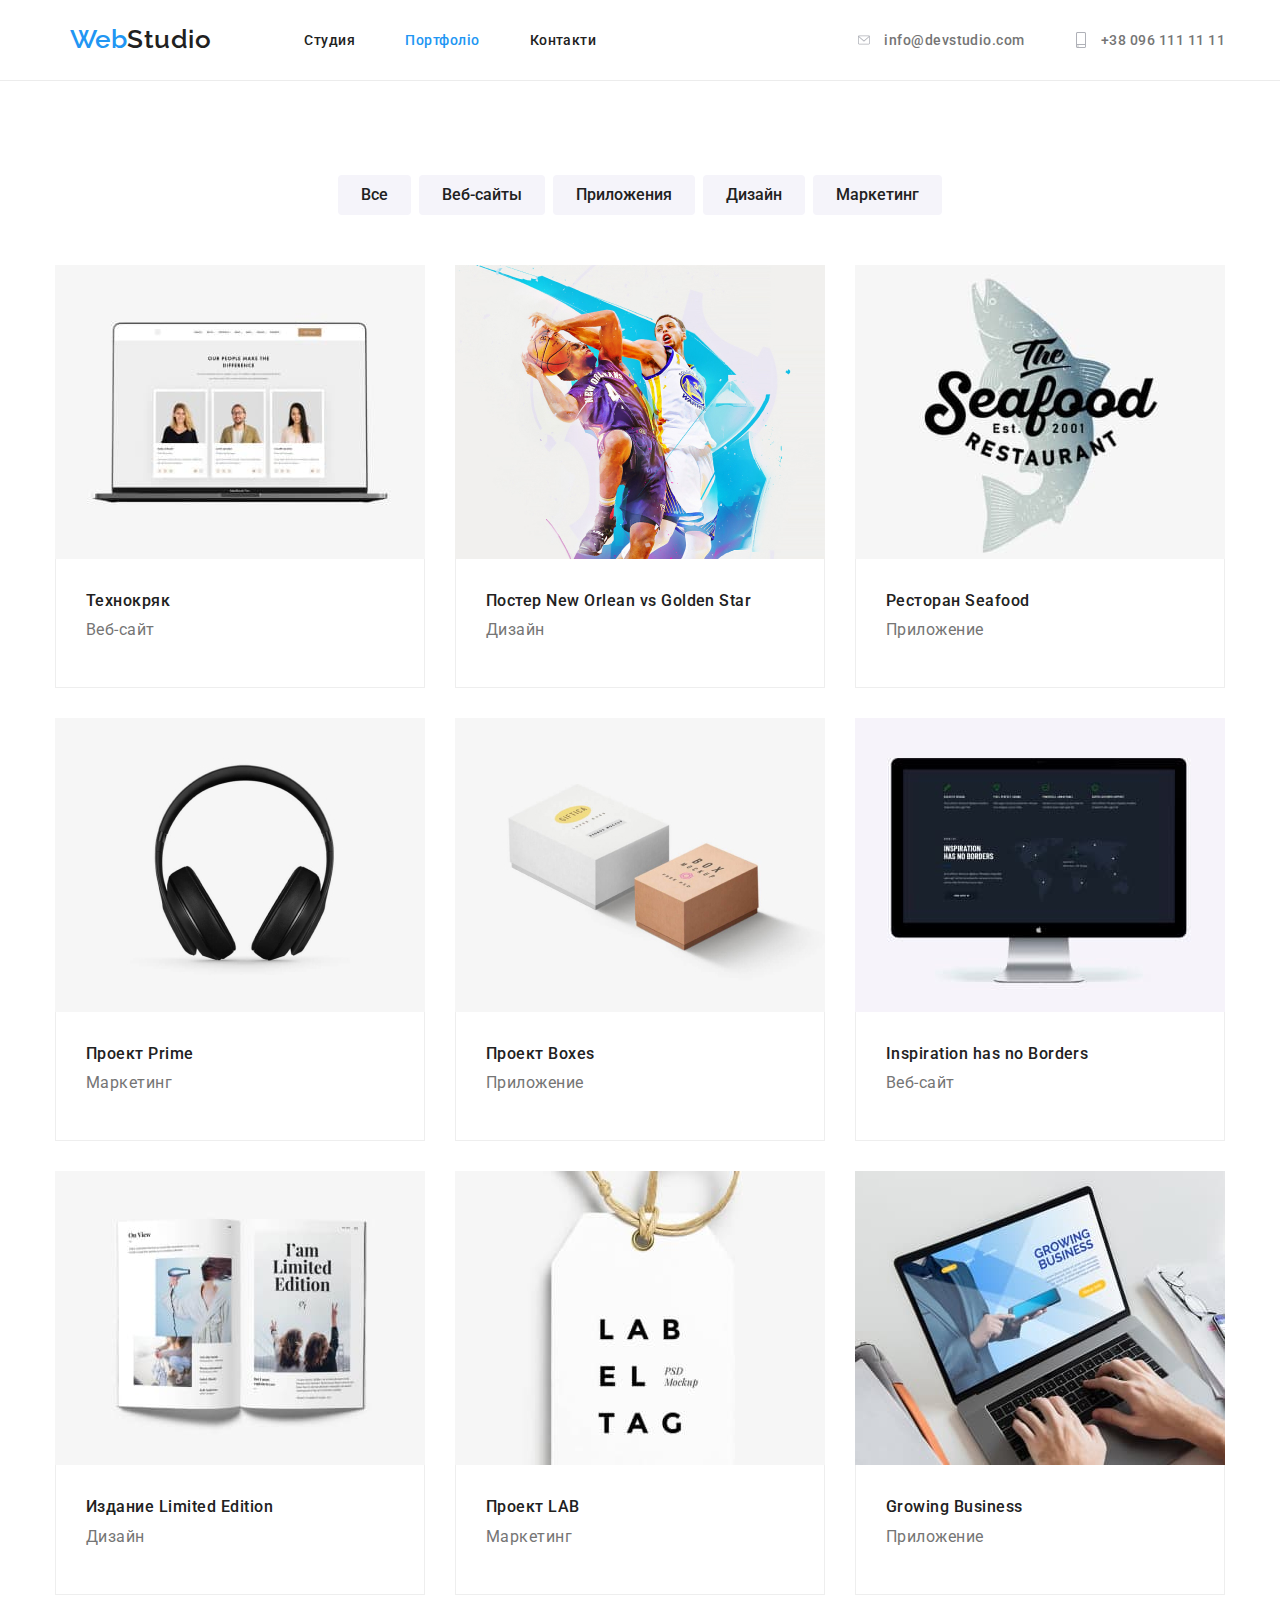
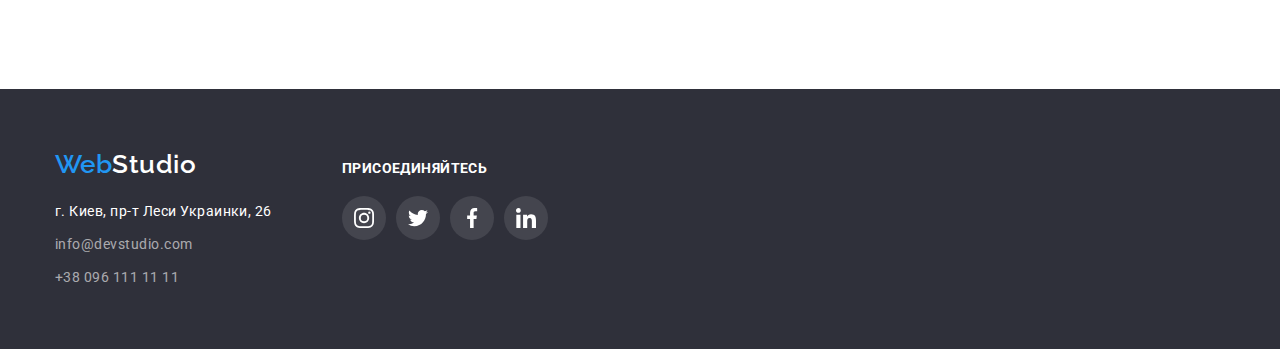
==== portfolio.html @ 9ab18b90 "start" ====
<!DOCTYPE html>
<html lang="ru">
  <head>
    <meta charset="UTF-8" />
    <meta http-equiv="X-UA-Compatible" content="IE=edge" />
    <meta name="viewport" content="width=device-width, initial-scale=1.0" />
    <link rel="preconnect" href="https://fonts.googleapis.com" />
    <link rel="preconnect" href="https://fonts.gstatic.com" crossorigin />
    <link
      href="https://fonts.googleapis.com/css2?family=Raleway:wght@700&family=Roboto:wght@400;500;700&display=swap"
      rel="stylesheet"
    />
    <link
      rel="stylesheet"
      href="https://cdnjs.cloudflare.com/ajax/libs/modern-normalize/1.1.0/modern-normalize.min.css"
    />
    <link rel="stylesheet" href="./css/style.css" />
    <title>Студия</title>
  </head>

  <body>
    <header class="page-header">
      <div class="container container-flex">
        <nav class="nav-container">
          <a href="./index.html" class="logo">Web<span class="nav-logo-span">Studio</span> </a>
          <ul class="site-nav list">
            <li class="item"><a href="./index.html" class="link">Студия</a></li>
            <li class="item"><a href="./portfolio.html" class="link current">Портфоліо</a></li>
            <li class="item"><a href="" class="link">Контакти</a></li>
          </ul>
        </nav>
        <div class="icon-container"></div>
        <ul class="site-nav list left-side">
          <li>
            <a href="mailto:info@devstudio.com" class="link contact">
              <svg class="social-svg smal-icon">
                <use href="./img/spritemin.svg#icon-envelope" width="12" height="16"></use>
              </svg>
              info@devstudio.com</a
            >
          </li>
          <li class="tel-link">
            <a href="tel:+380961111111" class="link contact">
              <svg class="social-svg smal-icon">
                <use href="./img/spritemin.svg#icon-smartphone" width="12" height="16"></use>
              </svg>
              +38 096 111 11 11</a
            >
          </li>
        </ul>
      </div>
    </header>
    <main>
      <section class="section">
        <div class="container">
          <h1 class="invisible">Портфоліо</h1>
          <ul class="list button-menu">
            <li><button class="button">Все</button></li>
            <li><button class="button">Веб-сайты</button></li>
            <li><button class="button">Приложения</button></li>
            <li><button class="button">Дизайн</button></li>
            <li><button class="button">Маркетинг</button></li>
          </ul>
          <ul class="list card">
           
            <li class="card-item">
              <a class="card-item-link" href="">
              <img src="./img/portfolio_img1.jpg" alt="portfolio_img1" width="370" />
              <div class="card-container card-container-border">
                <h3 class="card-title">Технокряк</h3>
                <p class="card-p">Веб-сайт</p>
              </div>
              </a>
            </li>
            <li class="card-item">
              <a class="card-item-link" href="">
                <img src="./img/portfolio_img2.jpg" alt="portfolio_img2" width="370" />
                <div class="card-container card-container-border">
                  <h3 class="card-title">Постер New Orlean vs Golden Star</h3>
                  <p class="card-p">Дизайн</p>
                </div>
              </a>
            </li>
            <li class="card-item">
              <a class="card-item-link" href="">

                <img src="./img/portfolio_img3.jpg" alt="portfolio_img3" width="370" />
                <div class="card-container card-container-border">
                  <h3 class="card-title">Ресторан Seafood</h3>
                  <p class="card-p">Приложение</p>
                </div>
              </a>
            </li>
            <li class="card-item">
              <a class="card-item-link" href="">

                <img src="./img/portfolio_img4.jpg" alt="portfolio_img4" width="370" />
                <div class="card-container card-container-border">
                  <h3 class="card-title">Проект Prime</h3>
                  <p class="card-p">Маркетинг</p>
                </div>
              </a>
            </li>
            <li class="card-item">
              <a class="card-item-link" href="">

                <img src="./img/portfolio_img5.jpg" alt="portfolio_img5" width="370" />
                <div class="card-container card-container-border">
                  <h3 class="card-title">Проект Boxes</h3>
                  <p class="card-p">Приложение</p>
                </div>
              </a>
            </li>
            <li class="card-item">
              <a class="card-item-link" href="">

                <img src="./img/portfolio_img6.jpg" alt="portfolio_img6" width="370" />
                <div class="card-container card-container-border">
                  <h3 class="card-title">Inspiration has no Borders</h3>
                  <p class="card-p">Веб-сайт</p>
                </div>
              </a>
            </li>
            <li class="card-item">
              <a class="card-item-link" href="">

                <img src="./img/portfolio_img7.jpg" alt="portfolio_img7" width="370" />
                <div class="card-container card-container-border">
                  <h3 class="card-title">Издание Limited Edition</h3>
                  <p class="card-p">Дизайн</p>
                </div>
              </a>
            </li>
            <li class="card-item">
              <a class="card-item-link" href="">
                <img src="./img/portfolio_img8.jpg" alt="portfolio_img8" width="370" />
                <div class="card-container card-container-border">
                  <h3 class="card-title">Проект LAB</h3>
                  <p class="card-p">Маркетинг</p>
                </div>
              </a>
            </li>
            <li class="card-item">
            <a class="card-item-link" href="">
                <img src="./img/portfolio_img9.jpg" alt="portfolio_img9" width="370" />
                <div class="card-container card-container-border">
                  <h3 class="card-title">Growing Business</h3>
                  <p class="card-p">Приложение</p>
                </div>
              </a>
            </li>
          </ul>
        </div>
      </section>
    </main>

    <footer class="page-footer">
      <div class="container container-flex">
        <div>
          <a href="./index.html" class="logo">Web<span class="footer-logo-span">Studio</span> </a>
          <address class="address">
            <ul class="list">
              <li class="address-li-botmargin">
                <a href="https://goo.gl/maps/JeCyThJZKoswSrss9" class="address-p list"
                  >г. Киев, пр-т Леси Украинки, 26</a
                >
              </li>
              <li class="address-li-botmargin">
                <a href="mailto:info@devstudio.com" class="address-a">info@devstudio.com</a>
              </li>
              <li><a href="tel:+380961111111" class="address-a">+38 096 111 11 11</a></li>
            </ul>
          </address>
        </div>
        <div class="footer-social-link-container">
          <h3 class="list-title list-title-light">Присоединяйтесь</h3>
          <ul class="social-list">
            <li class="social-list-item">
              <a class="social-list-link" href="">
                <svg class="social-svg">
                  <use href="./img/spritemin.svg#icon-instagram" width="20" height="20"></use>
                </svg>
              </a>
            </li>
            <li class="social-list-item">
              <a class="social-list-link" href="">
                <svg class="social-svg">
                  <use href="./img/spritemin.svg#icon-twitter" width="20" height="20"></use>
                </svg>
              </a>
            </li>
            <li class="social-list-item">
              <a class="social-list-link" href="">
                <svg class="social-svg">
                  <use href="./img/spritemin.svg#icon-facebook" width="20" height="20"></use>
                </svg>
              </a>
            </li>
            <li class="social-list-item">
              <a class="social-list-link" href="">
                <svg class="social-svg">
                  <use href="./img/spritemin.svg#icon-linkedin" width="20" height="20"></use>
                </svg>
              </a>
            </li>
          </ul>
        </div>
      </div>
    </footer>
  </body>
</html>
---- css/style.css ----
/* Колір основного тексту : #212121;
Підзаголовки : #757575;
Білий : #FFFFFF;
Білий напівпрозорий у футері: #FFFFFF99;
активний голубий #2196F3;
вторинний корір фону #E5E5E5;
ще один колір фону: #F5F4FA;

*/
:root {
  --primary-text-color: #212121;
  --prymary-bg-color: #e5e5e5;
  --accent-color: #2196f3;
  --bg-additional-color: #f5f4fa;
  --secondary-text-color: #ffffff;
  --paragraf-color: #757575;
  --footer-bg-color: #2f303a;
}

body {
  color: var(--primary-text-color);
  font-family: roboto, sans-serif;
  letter-spacing: 0.03em;
}
img {
  display: block;
  max-width: 100%;
}
ul,
h1,
h2,
h3,
p {
  margin: 0;
  padding: 0;
}
.section.no-pudding {
  padding-bottom: 0;
}
.invisible {
  position: absolute;
  width: 1px;
  height: 1px;
  margin: -1px;
  border: 0;
  padding: 0;
  white-space: nowrap;
  clip-path: inset(100%);
  clip: rect(0 0 0 0);
  overflow: hidden;
}
/*container*/
.container {
  margin-left: auto;
  margin-right: auto;
  width: 1200px;
  padding-left: 15px;
  padding-right: 15px;
}
/* Logo */
.logo {
  font-family: Raleway, sans-serif;
  font-weight: 600;
  font-size: 26px;
  line-height: 1.2;
  text-decoration: none;
  color: var(--accent-color);
}
.icon-container {
  display: flex;
  align-items: center;
  justify-content: center;
}
svg.smal-icon {
  width: 16px;
  height: 16px;
}
/*Navigation*/
/* .page-header {
  width: 1200px;
  margin-right: auto;
  margin-left: auto;
  display: flex;
  align-items: center;
} */
/* .header-wrapper {
  border-bottom: 1px solid #ececec;
} */
.site-nav {
  display: flex;
  margin-left: auto;
}
.nav-container {
  display: flex;
  align-items: center;
  padding-left: 15px;
}
.container-flex {
  display: flex;
}
.page-header {
  border-bottom: 1px solid #ececec;
}
.site-nav.list.left-side {
  margin-left: auto;
}
.site-nav .contact + .contact {
  margin-left: 50px;
}
.site-nav.list {
  margin-left: 93px;
}
.site-nav.list .item {
  margin-right: 50px;
}
.site-nav.list .item:last-child {
  margin-right: 0;
}
.nav-logo-span {
  color: var(--primary-text-color);
}
.tel-link {
  margin-left: 50px;
}
.list {
  list-style: none;
  text-decoration: none;
  padding: 0;
  margin: 0;
  display: flex;
  flex-wrap: wrap;
}
.site-nav .link {
  display: block;
  padding-top: 32px;
  padding-bottom: 32px;
  color: var(--primary-text-color);
  text-decoration: none;
  font-weight: 500;
  font-size: 14px;
  display: flex;
}
.site-nav .link:hover,
.site-nav .link:focus {
  color: var(--accent-color);
}
.site-nav .link.current {
  color: var(--accent-color);
}
.site-nav > .link {
  color: var(--paragraf-color);
}
.section {
  padding-bottom: 94px;
  padding-top: 94px;
}
.item-dark {
  background-color: var(--bg-additional-color);
}
/* Hero */
.hero {
  padding-top: 200px;
  padding-bottom: 200px;
  background-image: url(../img/bg.jpg), linear-gradient(rgb(47, 48, 58, 0.4), rgb(47, 48, 58, 0.4));
  text-align: center;
  background-color: #c4c4c4;
  background-size: cover;
  max-width: 1600px;
}
.hero-title {
  font-weight: 900;
  font-size: 44px;
  line-height: 1.4;
  text-align: center;
  letter-spacing: 0.06em;
  text-transform: uppercase;
  color: var(--secondary-text-color);
  margin-bottom: 30px;
  max-width: 696px;
  margin-left: auto;
  margin-right: auto;
}

/* Button*/
.button {
  color: var(--primary-text-color);
  background-color: var(--bg-additional-color);
  font-family: inherit;
  font-weight: 500;
  font-size: 16px;
  line-height: 1.6;
  text-align: center;
  text-decoration: none;
  cursor: pointer;

  border: 1px solid transparent;
  border-radius: 4px;
  padding: 6px 22px;
}
.button:hover,
.button:focus {
  color: var(--secondary-text-color);
  background-color: var(--accent-color);
  box-shadow: 0px 4px 4px rgba(0, 0, 0, 0.15);
}
.button.primary {
  color: var(--secondary-text-color);
  background-color: var(--accent-color);
}

.button-menu {
  justify-content: center;
  margin-bottom: 50px;
}

.button-menu li:not(:last-child) {
  margin-right: 8px;
}
/*hero */
.section-title {
  font-weight: 700;
  font-size: 36px;
  line-height: 1.16;
  text-align: center;
}

.smal-icon {
  fill: var(--paragraf-color);
  margin-right: 10px;
}
.site-nav .contact {
  color: rgba(117, 117, 117, 1);
}
.contact:hover .smal-icon {
  fill: var(--accent-color);
}
.list .studio-card-item {
  display: flex;
  flex-wrap: wrap;
  width: calc((100% - 90px) / 4);
  margin-right: 30px;
}
.card-item-link:hover,
.card-item-link:focus {
  box-shadow: 0px 1px 1px rgba(0, 0, 0, 0.12), 0px 4px 4px rgba(0, 0, 0, 0.06),
    1px 4px 6px rgba(0, 0, 0, 0.16);
}
.card-item-link {
  display: block;
  text-decoration: none;
  list-style: none;
  color: inherit;
}
.section-title {
  margin-bottom: 50px;
}
.list .team-card-item {
  width: calc((100% - 90px) / 4);
  margin-right: 30px;
  box-shadow: 0px 1px 3px rgba(0, 0, 0, 0.12), 0px 1px 1px rgba(0, 0, 0, 0.14),
    0px 2px 1px rgba(0, 0, 0, 0.2);
  border-radius: 0px 0px 4px 4px;
}
.list .team-card-item:last-child {
  margin-right: 0;
}
.list .studio-card-item:last-child {
  margin-right: 0;
}
/*portfolio card*/
.list .card-item {
  width: calc((100% - 60px) / 3);
  margin-right: 30px;
  margin-bottom: 30px;
  /* border: 1px solid #eeeeee; */
}
.list .card-item:nth-child(3n) {
  margin-right: 0;
}
.list .card-item:nth-last-child(-n + 3) {
  margin-bottom: 0;
}
.list-title {
  margin-bottom: 10px;
  font-weight: 700;
  font-size: 14px;
  line-height: 1.1;
  letter-spacing: 0.03em;
  text-transform: uppercase;
}
.list-title-light {
  color: var(--secondary-text-color);
}
.list-p {
  font-size: 14px;
  line-height: 1.7;
  color: var(--paragraf-color);
}
.list-title-icon::before {
  content: '';
  /* background-image: url(../img/svg/antena.svg); */
  background-repeat: no-repeat;
  background-color: var(--bg-additional-color);
  margin-bottom: 30px;
  display: flex;
  height: 120px;
  width: 270px;
  text-align: center;
  background-position: center;
}
.card li:first-child h3::before {
  background-image: url(../img/svg/antena.svg);
}
.card li:nth-child(2) h3::before {
  background-image: url(../img/svg/clock.svg);
}
.card li:nth-child(3) h3::before {
  background-image: url(../img/svg/diagram.svg);
}
.card li:nth-child(4) h3::before {
  background-image: url(../img/svg/astronaut.svg);
}
/* .card-item-img {
  margin-bottom: 20px;
} */
.card-container {
  box-sizing: border-box;
  padding: 32px 30px;
  background-color: var(--secondary-text-color);
}
.card-container-center {
  text-align: center;
}
.card-container-border {
  border-bottom: 1px solid #eeeeee;
  border-right: 1px solid #eeeeee;
  border-left: 1px solid #eeeeee;
}
.card-title {
  font-weight: 500;
  font-size: 16px;
  line-height: 1.2;
  letter-spacing: 0.03em;
  margin-bottom: 10px;
}
.card-p {
  font-size: 16px;
  line-height: 1.2;
  letter-spacing: 0.03em;
  color: var(--paragraf-color);
  margin-bottom: 16px;
}
.social-list {
  display: flex;
  list-style: none;
  justify-content: space-between;
  /* width: 206px; */
  max-height: 44px;
  margin-top: 20px;
  margin-left: auto;
  margin-right: auto;
}
.social-list-item {
  width: 44px;
  height: 44px;
  display: flex;
  border-radius: 50%;
}
.social-list-item:not(:last-child) {
  margin-right: 10px;
}
.social-list-link {
  width: 100%;
  height: 100%;
  border-radius: 50%;
  display: flex;
  justify-content: center;
  align-content: center;
  align-items: center;
}
.social-list-link:hover .social-svg {
  fill: var(--secondary-text-color);
}
.social-list-link:hover {
  background: var(--accent-color);
}
.social-svg {
  width: 20px;
  height: 20px;
  fill: #afb1b8;
}

/* company-brand-section*/
.company-container {
}
.company-icon-list {
  list-style: none;
  display: flex;
}
.company-icon-svg {
  width: 106px;
  height: 60px;
}
.company-item-icon {
  display: flex;
  width: 170px;
  height: 92px;
  border: 1px solid #afb1b8;
  border-radius: 4px;
  justify-content: center;
  align-items: center;
}
.company-item-icon:not(:last-child) {
  margin-right: 30px;
}
.company-icon-link:hover .company-icon-svg {
  fill: var(--accent-color);
}
/* footer */
footer {
  background: #2f303a;
}
.footer-logo-span {
  color: var(--secondary-text-color);
}
footer .social-list-link {
  background-color: rgba(255, 255, 255, 0.1);
}
footer .container {
  align-items: baseline;
}
.address {
  margin-top: 20px;
  max-width: 230px;
}
.footer-social-link-container {
  margin-left: 70px;
}
.address a {
  display: flex;
}
.page-footer {
  background: var(--footer-bg-color);
  padding-top: 60px;
  padding-bottom: 60px;
}
.address .list {
  display: block;
}
.address-li-botmargin {
  margin-bottom: 9px;
}
.address-p {
  font-size: 14px;
  font-style: normal;
  line-height: 1.7;
  text-align: left;
  color: var(--secondary-text-color);
}
.address-a {
  font-size: 14px;
  font-style: normal;
  line-height: 1.7;
  text-align: left;
  color: rgba(255, 255, 255, 0.6);
  text-decoration: none;
}

.address-a:hover {
  color: var(--accent-color);
}
.company-icon-link {
  width: 100%;
  height: 100%;
  display: flex;
  align-items: center;
  justify-content: center;
}
.company-icon-link:hover .company-icon-svg {
  fill: var(--accent-color);
}
.company-item-icon:hover {
  border: 1px solid var(--accent-color);
  cursor: pointer;
}
.company-icon-svg {
  fill: #afb1b8;
}
footer .social-svg {
  fill: var(--secondary-text-color);
}
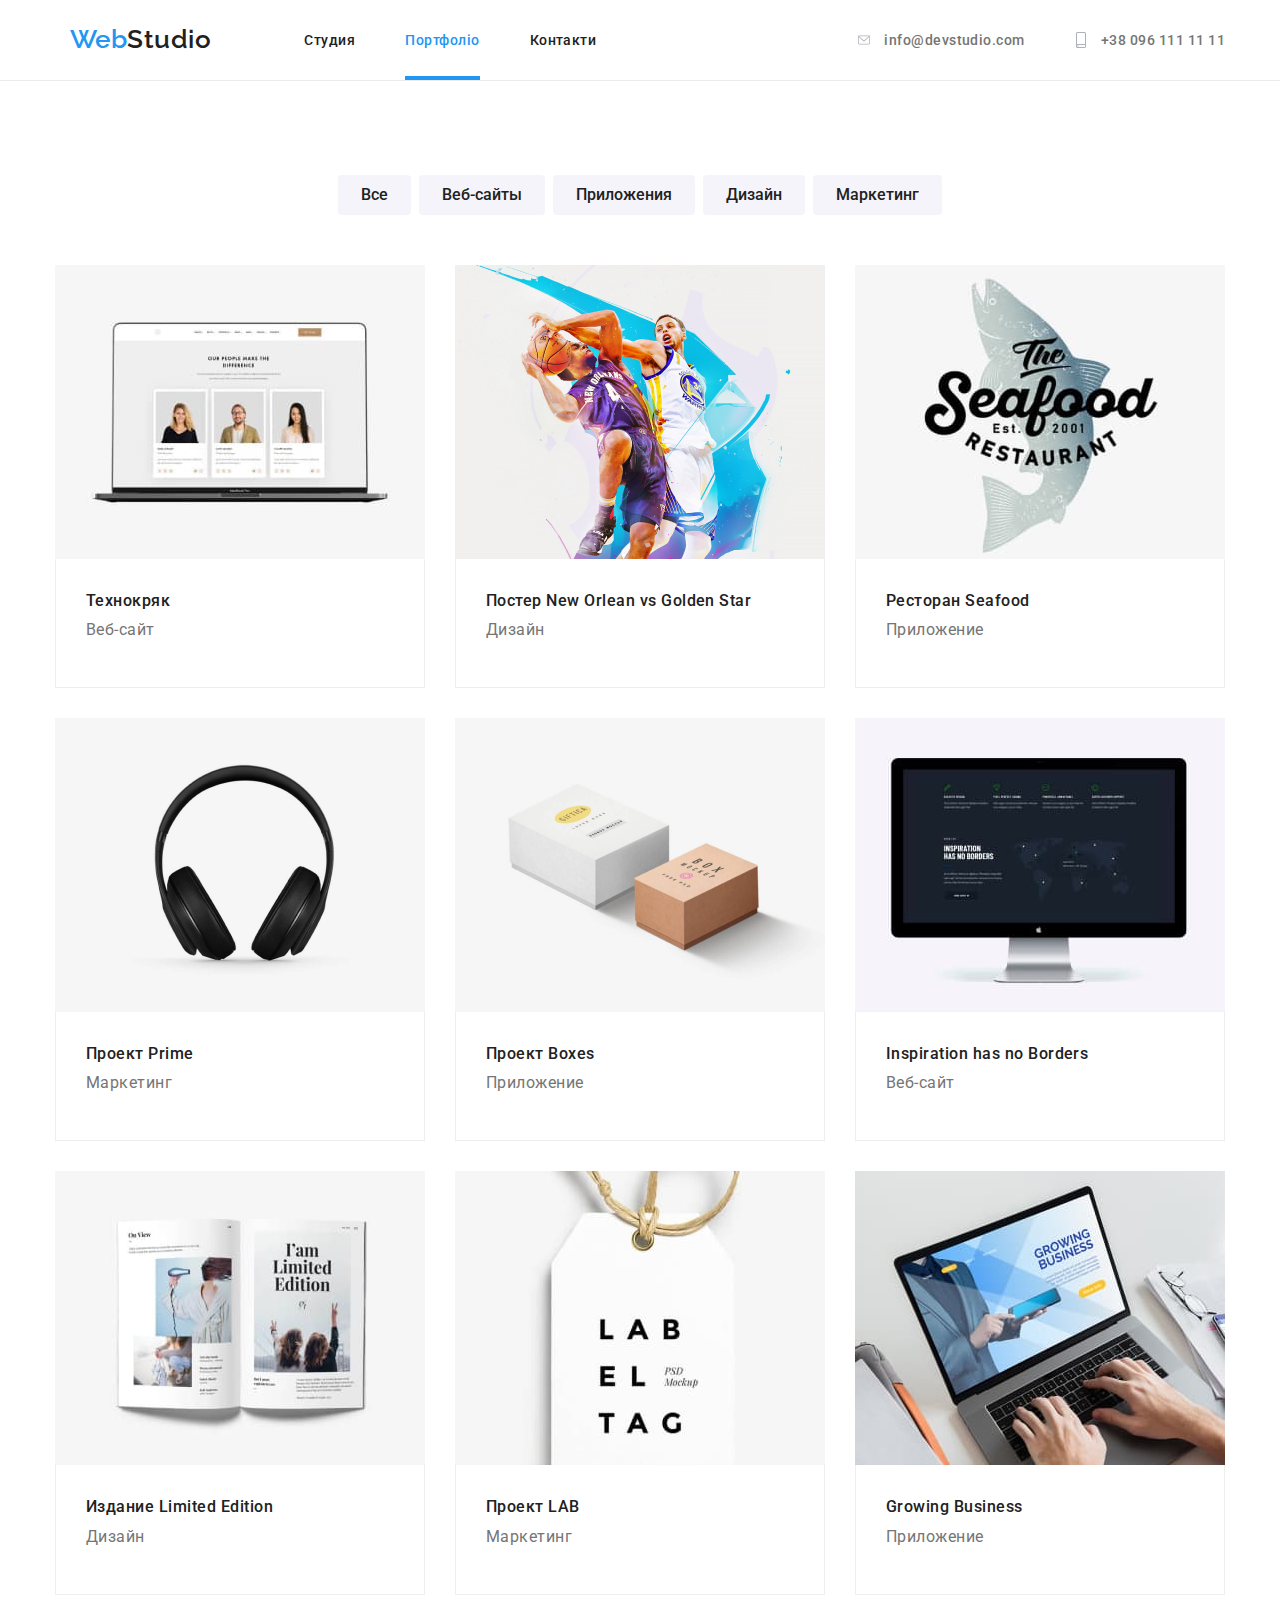
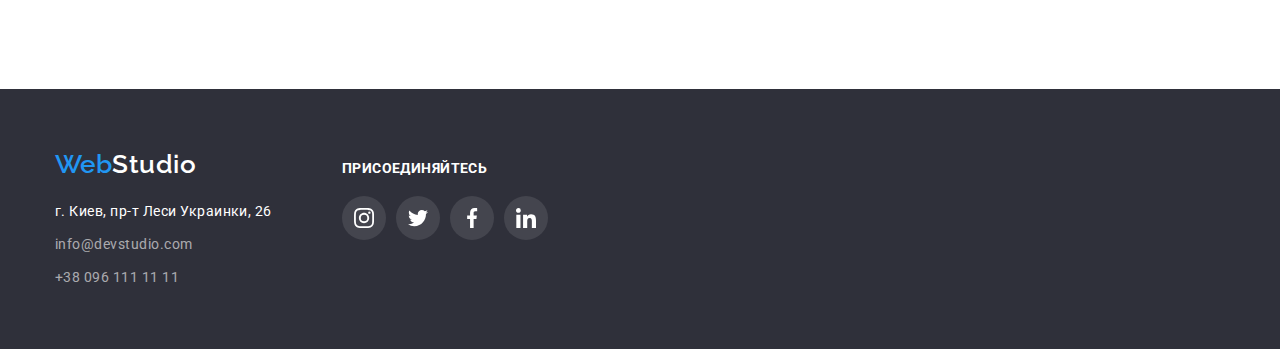
==== commit 0537c314: "homework 5 done" ====
--- a/portfolio.html
+++ b/portfolio.html
@@ -65,7 +65,13 @@
            
             <li class="card-item">
               <a class="card-item-link" href="">
-              <img src="./img/portfolio_img1.jpg" alt="portfolio_img1" width="370" />
+                <div class="card-img-overlay-wrapper">
+                  <p class="card-item-overlay">Технокряк это современная площадка распространения коронавируса. Компании используют эту
+                    платформу для цифрового
+                    шпионажа и атак на защищённые сервера конкурентов.</p>
+                  <img src="./img/portfolio_img1.jpg" alt="portfolio_img1" width="370" />
+                </div>
+               
               <div class="card-container card-container-border">
                 <h3 class="card-title">Технокряк</h3>
                 <p class="card-p">Веб-сайт</p>
@@ -74,7 +80,12 @@
             </li>
             <li class="card-item">
               <a class="card-item-link" href="">
+                <div class="card-img-overlay-wrapper">
+                  <p class="card-item-overlay">Технокряк это современная площадка распространения коронавируса. Компании используют эту
+                    платформу для цифрового
+                    шпионажа и атак на защищённые сервера конкурентов.</p>
                 <img src="./img/portfolio_img2.jpg" alt="portfolio_img2" width="370" />
+                </div>
                 <div class="card-container card-container-border">
                   <h3 class="card-title">Постер New Orlean vs Golden Star</h3>
                   <p class="card-p">Дизайн</p>
@@ -83,8 +94,12 @@
             </li>
             <li class="card-item">
               <a class="card-item-link" href="">
-
+                <div class="card-img-overlay-wrapper">
+                  <p class="card-item-overlay">Технокряк это современная площадка распространения коронавируса. Компании используют эту
+                    платформу для цифрового
+                    шпионажа и атак на защищённые сервера конкурентов.</p>
                 <img src="./img/portfolio_img3.jpg" alt="portfolio_img3" width="370" />
+                </div>
                 <div class="card-container card-container-border">
                   <h3 class="card-title">Ресторан Seafood</h3>
                   <p class="card-p">Приложение</p>
@@ -93,8 +108,12 @@
             </li>
             <li class="card-item">
               <a class="card-item-link" href="">
-
+                <div class="card-img-overlay-wrapper">
+                  <p class="card-item-overlay">Технокряк это современная площадка распространения коронавируса. Компании используют эту
+                    платформу для цифрового
+                    шпионажа и атак на защищённые сервера конкурентов.</p>
                 <img src="./img/portfolio_img4.jpg" alt="portfolio_img4" width="370" />
+                </div>
                 <div class="card-container card-container-border">
                   <h3 class="card-title">Проект Prime</h3>
                   <p class="card-p">Маркетинг</p>
@@ -103,8 +122,12 @@
             </li>
             <li class="card-item">
               <a class="card-item-link" href="">
-
+                <div class="card-img-overlay-wrapper">
+                  <p class="card-item-overlay">Технокряк это современная площадка распространения коронавируса. Компании используют эту
+                    платформу для цифрового
+                    шпионажа и атак на защищённые сервера конкурентов.</p>
                 <img src="./img/portfolio_img5.jpg" alt="portfolio_img5" width="370" />
+                </div>
                 <div class="card-container card-container-border">
                   <h3 class="card-title">Проект Boxes</h3>
                   <p class="card-p">Приложение</p>
@@ -113,8 +136,12 @@
             </li>
             <li class="card-item">
               <a class="card-item-link" href="">
-
+                <div class="card-img-overlay-wrapper">
+                  <p class="card-item-overlay">Технокряк это современная площадка распространения коронавируса. Компании используют эту
+                    платформу для цифрового
+                    шпионажа и атак на защищённые сервера конкурентов.</p>
                 <img src="./img/portfolio_img6.jpg" alt="portfolio_img6" width="370" />
+                </div>
                 <div class="card-container card-container-border">
                   <h3 class="card-title">Inspiration has no Borders</h3>
                   <p class="card-p">Веб-сайт</p>
@@ -123,8 +150,12 @@
             </li>
             <li class="card-item">
               <a class="card-item-link" href="">
-
+                <div class="card-img-overlay-wrapper">
+                  <p class="card-item-overlay">Технокряк это современная площадка распространения коронавируса. Компании используют эту
+                    платформу для цифрового
+                    шпионажа и атак на защищённые сервера конкурентов.</p>
                 <img src="./img/portfolio_img7.jpg" alt="portfolio_img7" width="370" />
+                </div>
                 <div class="card-container card-container-border">
                   <h3 class="card-title">Издание Limited Edition</h3>
                   <p class="card-p">Дизайн</p>
@@ -133,7 +164,12 @@
             </li>
             <li class="card-item">
               <a class="card-item-link" href="">
+                <div class="card-img-overlay-wrapper">
+                  <p class="card-item-overlay">Технокряк это современная площадка распространения коронавируса. Компании используют эту
+                    платформу для цифрового
+                    шпионажа и атак на защищённые сервера конкурентов.</p>
                 <img src="./img/portfolio_img8.jpg" alt="portfolio_img8" width="370" />
+                </div>
                 <div class="card-container card-container-border">
                   <h3 class="card-title">Проект LAB</h3>
                   <p class="card-p">Маркетинг</p>
@@ -142,7 +178,12 @@
             </li>
             <li class="card-item">
             <a class="card-item-link" href="">
+                <div class="card-img-overlay-wrapper">
+                  <p class="card-item-overlay">Технокряк это современная площадка распространения коронавируса. Компании используют эту
+                    платформу для цифрового
+                    шпионажа и атак на защищённые сервера конкурентов.</p>
                 <img src="./img/portfolio_img9.jpg" alt="portfolio_img9" width="370" />
+                </div>
                 <div class="card-container card-container-border">
                   <h3 class="card-title">Growing Business</h3>
                   <p class="card-p">Приложение</p>
@@ -207,5 +248,6 @@
         </div>
       </div>
     </footer>
+   
   </body>
 </html>
--- a/css/style.css
+++ b/css/style.css
@@ -66,6 +66,9 @@
   text-decoration: none;
   color: var(--accent-color);
 }
+.link {
+  transition: color 250ms cubic-bezier(0.4, 0, 0.2, 1);
+}
 .icon-container {
   display: flex;
   align-items: center;
@@ -100,6 +103,9 @@
 }
 .page-header {
   border-bottom: 1px solid #ececec;
+}
+.site-nav li {
+  position: relative;
 }
 .site-nav.list.left-side {
   margin-left: auto;
@@ -149,6 +155,16 @@
 }
 .site-nav > .link {
   color: var(--paragraf-color);
+}
+.link.current::after {
+  content: '';
+  display: block;
+  height: 4px;
+  width: 100%;
+  background-color: var(--accent-color);
+  position: absolute;
+  bottom: 0;
+  right: 0;
 }
 .section {
   padding-bottom: 94px;
@@ -196,6 +212,8 @@
   border: 1px solid transparent;
   border-radius: 4px;
   padding: 6px 22px;
+  transition: color 250ms cubic-bezier(0.4, 0, 0.2, 1),
+    background-color 250ms cubic-bezier(0.4, 0, 0.2, 1), box-shadow cubic-bezier(0.4, 0, 0.2, 1);
 }
 .button:hover,
 .button:focus {
@@ -250,7 +268,9 @@
   text-decoration: none;
   list-style: none;
   color: inherit;
-}
+  transition: box-shadow 250ms cubic-bezier(0.4, 0, 0.2, 1);
+}
+
 .section-title {
   margin-bottom: 50px;
 }
@@ -323,6 +343,9 @@
 /* .card-item-img {
   margin-bottom: 20px;
 } */
+.card-item {
+  position: relative;
+}
 .card-container {
   box-sizing: border-box;
   padding: 32px 30px;
@@ -350,6 +373,30 @@
   color: var(--paragraf-color);
   margin-bottom: 16px;
 }
+.card-img-overlay-wrapper {
+  position: relative;
+  overflow: hidden;
+}
+.card-item:hover .card-item-overlay {
+  transform: translateY(0%);
+}
+.card-item-overlay {
+  font-size: 18px;
+  line-height: 1.56;
+  letter-spacing: 0.03em;
+  background-color: rgba(33, 150, 243, 0.9);
+  position: absolute;
+  top: 0;
+  left: 0;
+  width: 100%;
+  height: 100%;
+  color: var(--bg-additional-color);
+  padding: 63px 24px;
+  overflow-y: scroll;
+  transform: translateY(100%);
+  transition: transform 250ms cubic-bezier(0.4, 0, 0.2, 1);
+}
+
 .social-list {
   display: flex;
   list-style: none;
@@ -377,17 +424,19 @@
   justify-content: center;
   align-content: center;
   align-items: center;
+  transition: background-color 250ms cubic-bezier(0.4, 0, 0.2, 1);
 }
 .social-list-link:hover .social-svg {
   fill: var(--secondary-text-color);
 }
 .social-list-link:hover {
-  background: var(--accent-color);
+  background-color: var(--accent-color);
 }
 .social-svg {
   width: 20px;
   height: 20px;
   fill: #afb1b8;
+  transition: fill 250ms cubic-bezier(0.4, 0, 0.2, 1);
 }
 
 /* company-brand-section*/
@@ -409,6 +458,7 @@
   border-radius: 4px;
   justify-content: center;
   align-items: center;
+  transition: border-color 250ms cubic-bezier(0.4, 0, 0.2, 1);
 }
 .company-item-icon:not(:last-child) {
   margin-right: 30px;
@@ -464,6 +514,7 @@
   text-align: left;
   color: rgba(255, 255, 255, 0.6);
   text-decoration: none;
+  transition: color 250ms cubic-bezier(0.4, 0, 0.2, 1);
 }
 
 .address-a:hover {
@@ -485,7 +536,64 @@
 }
 .company-icon-svg {
   fill: #afb1b8;
+  transition: fill 250ms cubic-bezier(0.4, 0, 0.2, 1);
 }
 footer .social-svg {
   fill: var(--secondary-text-color);
 }
+/* ============== END FOOTER ============== */
+
+.backdrop {
+  position: fixed;
+  top: 0;
+  left: 0;
+  width: 100vw;
+  height: 100vh;
+  background-color: rgba(0, 0, 0, 0.2);
+  opacity: 1;
+  visibility: visible;
+  pointer-events: auto;
+  transition: opacity 250ms cubic-bezier(0.4, 0, 0.2, 1),
+    visibility 250ms cubic-bezier(0.4, 0, 0.2, 1);
+}
+
+.backdrop.is-hidden {
+  opacity: 0;
+  visibility: hidden;
+  pointer-events: none;
+}
+
+.modal {
+  position: absolute;
+  top: 50%;
+  left: 50%;
+  transform: translate(-50%, -50%);
+  background-color: rgba(255, 255, 255, 1);
+  height: 581px;
+  width: 528px;
+  border-radius: 4px;
+}
+
+.close-btn {
+  position: absolute;
+  top: 8px;
+  right: 8px;
+  width: 30px;
+  height: 30px;
+  border-radius: 50%;
+  background-color: transparent;
+  border-color: transparent;
+  padding: 0;
+  cursor: pointer;
+}
+.close-btn::before {
+  content: '';
+  display: flex;
+  width: 30px;
+  height: 30px;
+  background-image: url(../img/close.svg);
+  position: absolute;
+  top: 0px;
+  right: 0px;
+  padding: 0;
+}
